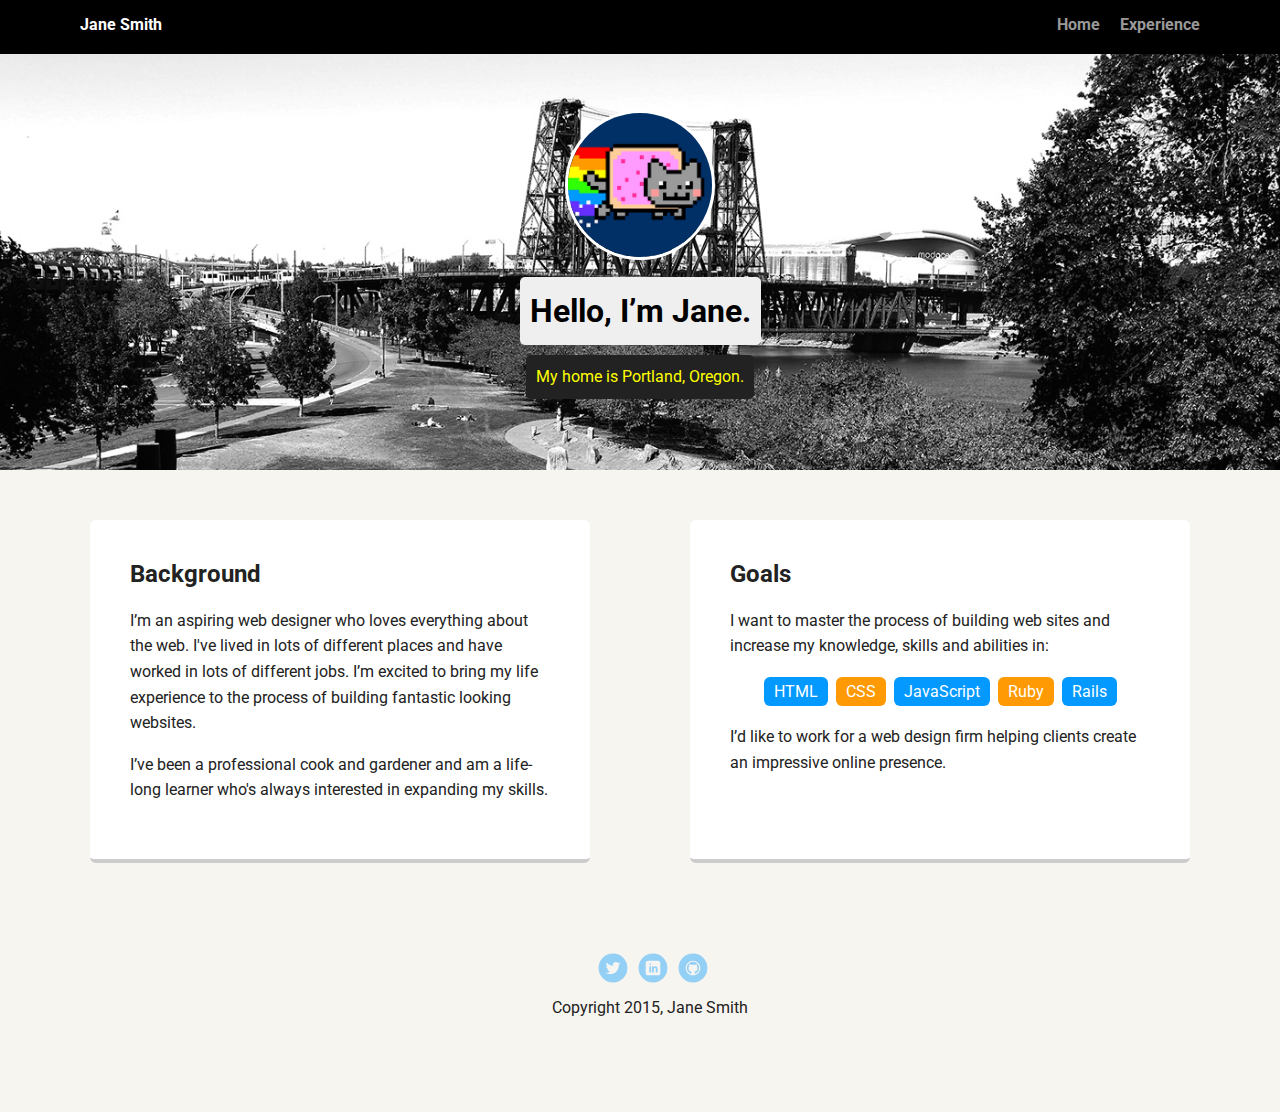
==== index.html @ ea98f2a7 "Added files from treehouse" ====
<!doctype html>
<html lang="en">
<head>
  <meta charset="utf-8">
  <title>Jane Smith's Profile</title>
  <meta name="viewport" content="width=device-width, initial-scale=1.0">
  <link rel="stylesheet" href="styles.css">
  <link href="https://fonts.googleapis.com/css?family=Muli%7CRoboto:400,300,500,700,900" rel="stylesheet"></head>
  <body>

    <div class="main-nav">
        <ul class="nav">
          <li class="name">Jane Smith</li>
          <li><a href="#">Home</a></li>
          <li><a href="#">Experience</a></li>
        </ul>
    </div>

    <header>
      <img src="images/me.png" alt="Drawing of Jane Smith" class="profile-image">
      <h1 class="tag name">Hello, I’m Jane.</h1>
      <p class="tag location">My home is Portland, Oregon.</p>
    </header>

    <main class="flex">
      <div class="card">
        <h2>Background</h2>
        <p>I’m an aspiring web designer who loves everything about the web. I've lived in lots of different places and have worked in lots of different jobs. I’m excited to bring my life experience to the process of building fantastic looking websites.</p>
        <p>I’ve been a professional cook and gardener and am a life-long learner who's always interested in expanding my skills.</p>
      </div> 

      <div class="card">
        <h2>Goals</h2>
        <p>I want to master the process of building web sites and increase my knowledge, skills and abilities in:</p>
        <ul class="skills">
          <li>HTML</li>
          <li>CSS</li>
          <li>JavaScript</li>
          <li>Ruby</li>
          <li>Rails</li>
        </ul>
        <p>I’d like to work for a web design firm helping clients create an impressive online presence.</p>
      </div> 

    </main>
    <footer>
      <ul>
        <li><a href="#" class="social twitter">Twitter</a></li>
        <li><a href="#" class="social linkedin">LinkedIn</a></li>
        <li><a href="#" class="social github">Github</a></li>
      </ul>
      <p class="copyright">Copyright 2015, Jane Smith</p>
    </footer>
  </body>
  </html>
---- styles.css ----
/* Global Layout Set-up */
* { 
  box-sizing: border-box;
}
  
body {
  margin: 0;
  padding: 0;
  text-align: center;
  font-family: 'Roboto', sans-serif;
  color: #222;
  background: #f7f5f0;
}
/* Link Styles */

a {
  text-decoration: none;
  color: #999;
}
a:hover {
  color: #6633ff;
}

/* Section Styles */

.main-nav {
  width: 100%;
  background: black;
  min-height: 30px;
  padding: 10px;
  position: fixed;
  text-align: center;
}
.nav {
  display: flex;
  justify-content: space-around;
  font-weight: 700;
  list-style-type: none;
  margin: 0 auto;
  padding: 0;
}

.nav .name {
    display: block;
    margin-right: auto;
    color: white;
}
.nav li {
  padding: 5px 10px 10px 10px;
}
.nav a {
  transition: all .5s;
}
.nav a:hover {
  color: white
}

header {
  text-align: center;
  background: url('images/portland.jpg') no-repeat top center ;
  background-size: cover;
  overflow: hidden;
  padding-top: 60px;
}
header {
  line-height: 1.5;
}
header .profile-image {
  margin-top: 50px;
  width: 150px;
  height: 150px;
  border-radius: 50%;
  border: 3px solid white;
  transition: all .5s;
}
header .profile-image:hover {
  transform: scale(1.2) rotate(5deg);
}
.tag {
  background-color: #efefef;
  color: black;
  padding: 10px;
  border-radius: 5px;
  display: table;
  margin: 10px auto;
} 
.location {
  background-color: #222;
  color: yellow;
}
.card {
  margin: 30px;
  padding: 20px 40px 40px;
  max-width: 500px;
  text-align: left;
  background: #fff;
  border-bottom: 4px solid #ccc;
  border-radius: 6px;
  transition: all .5s;
}
.card:hover {
  border-color: #ff99ff;
}

ul.skills {
  padding: 0;
  text-align: center;
}

.skills li {
  border-radius: 6px;
  display: inline-block;
  background: #ff9904;
  color: white;
  padding: 5px 10px;
  margin: 2px;
}

.skills li:nth-child(odd) {
  background: #0399ff;
}

footer {
  width: 100%;
  min-height: 30px;
  padding: 20px 0 40px 20px;
}

footer .copyright {
  top: -8px;
  font-size: .75em;
}

footer ul {
  list-style-type: none;
  margin: 0;
  padding: 0;
}

footer ul li {
  display: inline-block;
}

a.social {
  display: inline-block;
  text-indent: -9999px;
  margin-left: 5px;
  width: 30px;
  height: 30px;
  background-size: 30px 30px;
  opacity: .4;
  transition: all .5s;
}
a.twitter {
  background-image: url(images/twitter.svg);
}
a.linkedin {
  background-image: url(images/linkedin.svg);
}
a.github {
  background-image: url(images/github.svg);
}
a.social:hover {
  opacity: 1;
}
.clearfix {
  clear: both;
}

/* Styles for larger screens */
@media screen and (min-width: 720px) {
  
  .flex {
      display: -ms-flexbox;      /* TWEENER - IE 10 */
      display: flex; 
      max-width: 1200px;
      -ms-flex-pack: distribute;
      justify-content: space-around;
      margin: 0 auto;
  }

  header {
    min-height: 470px;
  }

  .nav {
    max-width: 1200px;
    padding: 0 30px;
  }


  main {
    padding-top: 20px;
  }

  main p {
    line-height: 1.6em;
  }

  footer {
    font-size: 1.3em;
    max-width: 1200px;
    margin: 40px auto;
  }

}
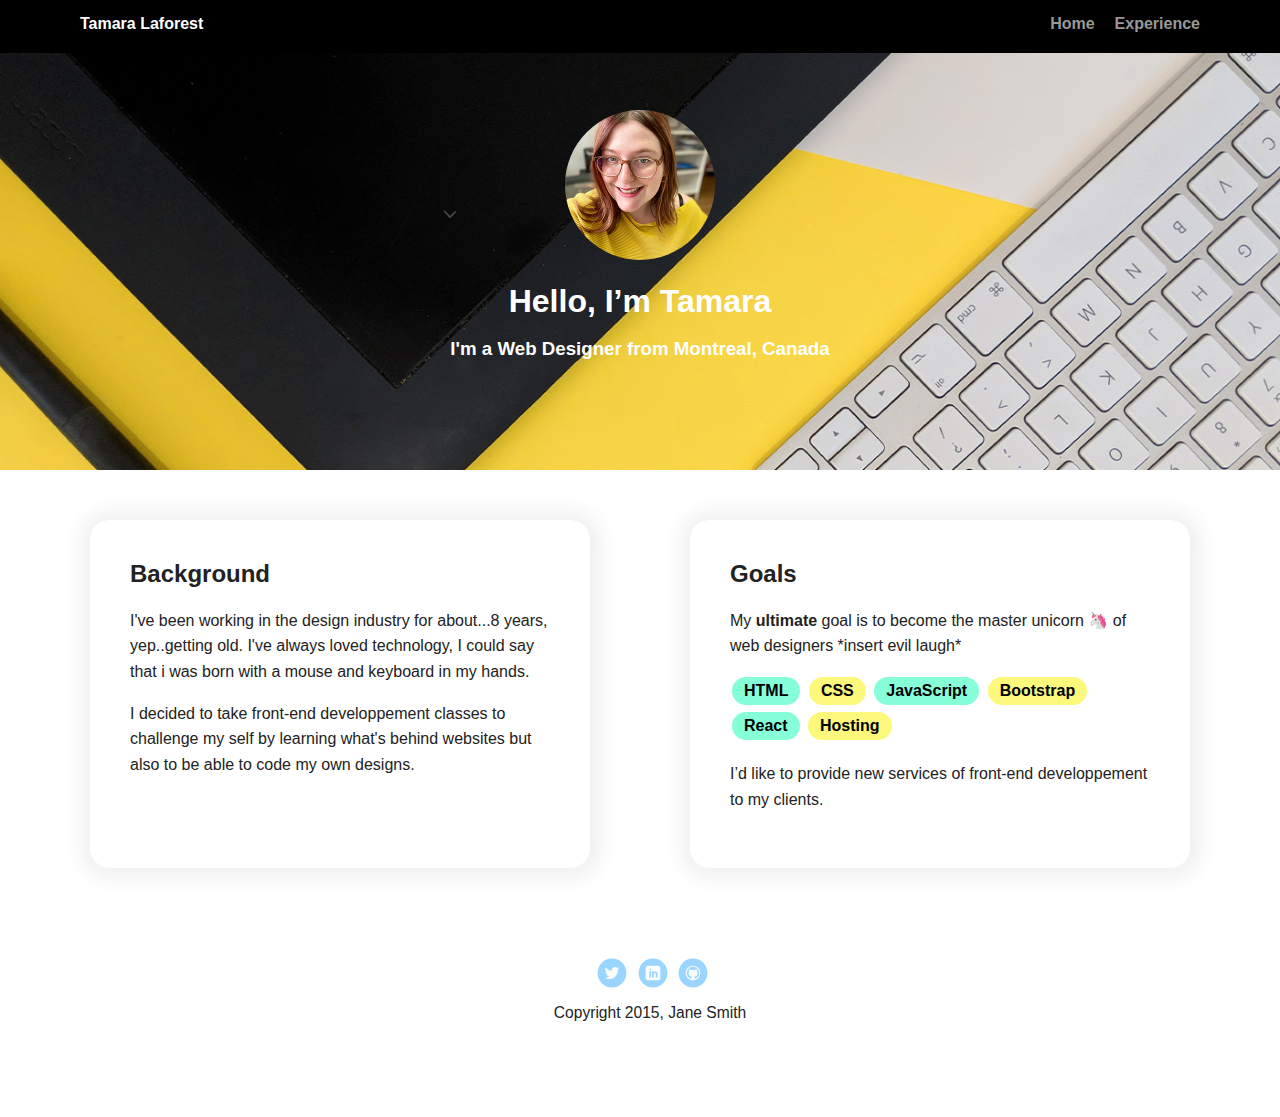
==== commit 76aac776: "First batch of customization" ====
--- a/index.html
+++ b/index.html
@@ -2,7 +2,7 @@
 <html lang="en">
 <head>
   <meta charset="utf-8">
-  <title>Jane Smith's Profile</title>
+  <title>Tamara Laforest Profile</title>
   <meta name="viewport" content="width=device-width, initial-scale=1.0">
   <link rel="stylesheet" href="styles.css">
   <link href="https://fonts.googleapis.com/css?family=Muli%7CRoboto:400,300,500,700,900" rel="stylesheet"></head>
@@ -10,36 +10,37 @@
 
     <div class="main-nav">
         <ul class="nav">
-          <li class="name">Jane Smith</li>
+          <li class="name">Tamara Laforest</li>
           <li><a href="#">Home</a></li>
           <li><a href="#">Experience</a></li>
         </ul>
     </div>
 
     <header>
-      <img src="images/me.png" alt="Drawing of Jane Smith" class="profile-image">
-      <h1 class="tag name">Hello, I’m Jane.</h1>
-      <p class="tag location">My home is Portland, Oregon.</p>
+      <img src="images/img_profile.jpg" alt="Selfie of Tamara" class="profile-image">
+      <h1 class="tag name">Hello, I’m Tamara</h1>
+      <h3 class="tag location">I'm a Web Designer from Montreal, Canada</h3>
     </header>
 
     <main class="flex">
       <div class="card">
         <h2>Background</h2>
-        <p>I’m an aspiring web designer who loves everything about the web. I've lived in lots of different places and have worked in lots of different jobs. I’m excited to bring my life experience to the process of building fantastic looking websites.</p>
-        <p>I’ve been a professional cook and gardener and am a life-long learner who's always interested in expanding my skills.</p>
+        <p>I've been working in the design industry for about...8 years, yep..getting old. I've always loved technology, I could say that i was born with a mouse and keyboard in my hands.</p>
+        <p>I decided to take front-end developpement classes to challenge my self by learning what's behind websites but also to be able to code my own designs.</p>
       </div> 
 
       <div class="card">
         <h2>Goals</h2>
-        <p>I want to master the process of building web sites and increase my knowledge, skills and abilities in:</p>
+        <p>My <strong>ultimate</strong> goal is to become the master unicorn &#x1f984; of web designers *insert evil laugh*</p>
         <ul class="skills">
           <li>HTML</li>
           <li>CSS</li>
           <li>JavaScript</li>
-          <li>Ruby</li>
-          <li>Rails</li>
+          <li>Bootstrap</li>
+          <li>React</li>
+          <li>Hosting</li>
         </ul>
-        <p>I’d like to work for a web design firm helping clients create an impressive online presence.</p>
+        <p>I’d like to provide new services of front-end developpement to my clients.</p>
       </div> 
 
     </main>
--- a/styles.css
+++ b/styles.css
@@ -7,9 +7,9 @@
   margin: 0;
   padding: 0;
   text-align: center;
-  font-family: 'Roboto', sans-serif;
+  font-family: 'Poppins', sans-serif;
   color: #222;
-  background: #f7f5f0;
+  background:white;
 }
 /* Link Styles */
 
@@ -57,10 +57,12 @@
 
 header {
   text-align: center;
-  background: url('images/portland.jpg') no-repeat top center ;
+  background: url('images/bg_header.jpg') no-repeat top center ;
   background-size: cover;
   overflow: hidden;
   padding-top: 60px;
+  padding-bottom: 60px;
+  
 }
 header {
   line-height: 1.5;
@@ -70,23 +72,19 @@
   width: 150px;
   height: 150px;
   border-radius: 50%;
-  border: 3px solid white;
   transition: all .5s;
 }
 header .profile-image:hover {
   transform: scale(1.2) rotate(5deg);
 }
 .tag {
-  background-color: #efefef;
-  color: black;
-  padding: 10px;
+  color: white;
   border-radius: 5px;
   display: table;
   margin: 10px auto;
 } 
 .location {
-  background-color: #222;
-  color: yellow;
+  color: white;
 }
 .card {
   margin: 30px;
@@ -94,30 +92,34 @@
   max-width: 500px;
   text-align: left;
   background: #fff;
-  border-bottom: 4px solid #ccc;
-  border-radius: 6px;
-  transition: all .5s;
+  transition: all .5s;
+  box-shadow: 1px 1px 20px 10px #f0f0f0;
+  border-radius: 20px;
+  transition: transform 0.5s; /* Animation */
+
 }
 .card:hover {
-  border-color: #ff99ff;
+  transform: scale(1.1);
 }
 
 ul.skills {
   padding: 0;
-  text-align: center;
+  text-align: left;
 }
 
 .skills li {
-  border-radius: 6px;
+  border-radius: 100px;
   display: inline-block;
-  background: #ff9904;
-  color: white;
-  padding: 5px 10px;
+  background: #fcf87b;
+  color: black;
+  padding: 5px 12px;
   margin: 2px;
+  font-weight: 700;
+  margin-bottom: 5px;
 }
 
 .skills li:nth-child(odd) {
-  background: #0399ff;
+  background: #86ffd9;
 }
 
 footer {
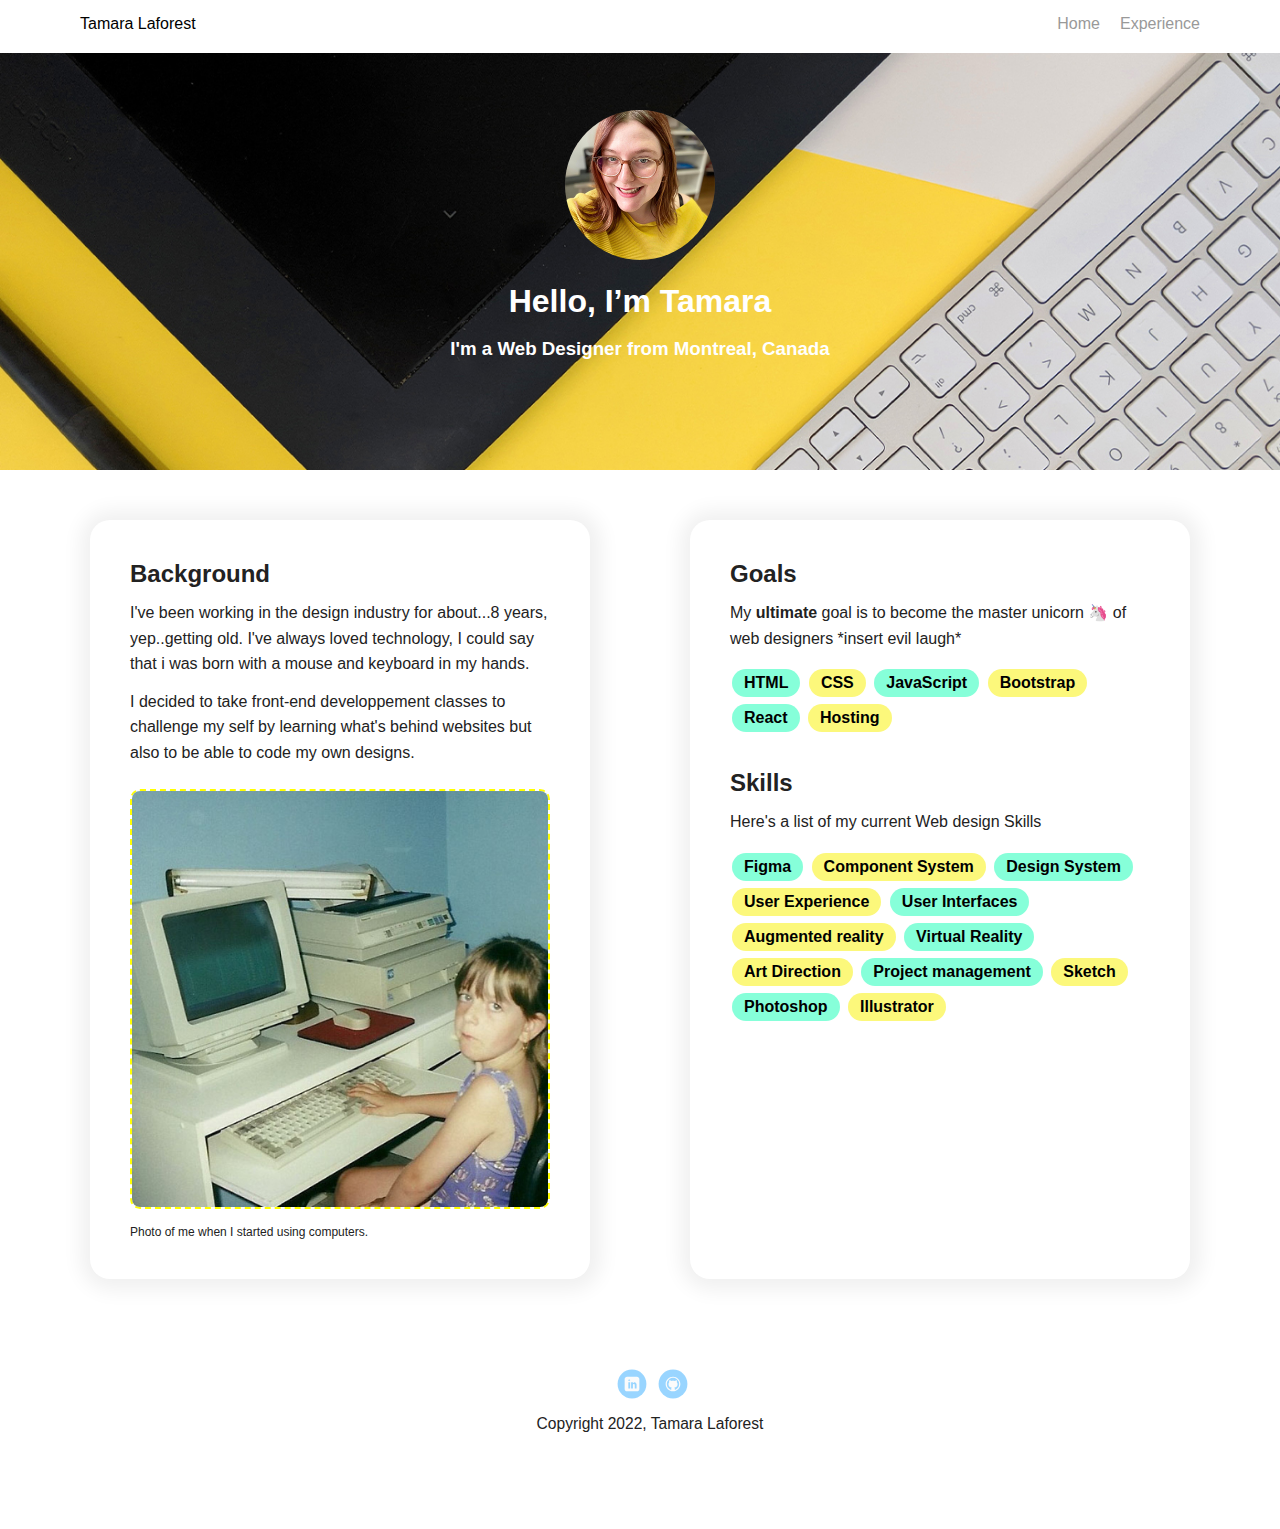
==== commit 18bd81a6: "Final version" ====
--- a/index.html
+++ b/index.html
@@ -11,8 +11,8 @@
     <div class="main-nav">
         <ul class="nav">
           <li class="name">Tamara Laforest</li>
-          <li><a href="#">Home</a></li>
-          <li><a href="#">Experience</a></li>
+          <li><a href="index.html">Home</a></li>
+          <li><a href="experience.html">Experience</a></li>
         </ul>
     </div>
 
@@ -27,30 +27,52 @@
         <h2>Background</h2>
         <p>I've been working in the design industry for about...8 years, yep..getting old. I've always loved technology, I could say that i was born with a mouse and keyboard in my hands.</p>
         <p>I decided to take front-end developpement classes to challenge my self by learning what's behind websites but also to be able to code my own designs.</p>
+        <figure>
+          <img src="images/img_young_tammy.jpg" alt="Younger Tammy on computer" class="content-photo">
+          <figcaption>Photo of me when I started using computers.</figcaption>
+        </figure>
       </div> 
 
       <div class="card">
-        <h2>Goals</h2>
-        <p>My <strong>ultimate</strong> goal is to become the master unicorn &#x1f984; of web designers *insert evil laugh*</p>
-        <ul class="skills">
-          <li>HTML</li>
-          <li>CSS</li>
-          <li>JavaScript</li>
-          <li>Bootstrap</li>
-          <li>React</li>
-          <li>Hosting</li>
-        </ul>
-        <p>I’d like to provide new services of front-end developpement to my clients.</p>
+        <section class="informations">
+          <h2>Goals</h2>
+          <p>My <strong>ultimate</strong> goal is to become the master unicorn &#x1f984; of web designers *insert evil laugh*</p>
+          <ul class="skills">
+            <li>HTML</li>
+            <li>CSS</li>
+            <li>JavaScript</li>
+            <li>Bootstrap</li>
+            <li>React</li>
+            <li>Hosting</li>
+          </ul>
+        </section>
+        <section class="informations">
+            <h2>Skills</h2>
+            <p>Here's a list of my current Web design Skills</p>
+            <ul class="skills">
+              <li>Figma</li>
+              <li>Component System</li>
+              <li>Design System</li>
+              <li>User Experience</li>
+              <li>User Interfaces</li>
+              <li>Augmented reality</li>
+              <li>Virtual Reality</li>
+              <li>Art Direction</li>
+              <li>Project management</li>
+              <li>Sketch</li>
+              <li>Photoshop</li>
+              <li>Illustrator</li>
+              </ul>
+        </section>
       </div> 
 
     </main>
     <footer>
       <ul>
-        <li><a href="#" class="social twitter">Twitter</a></li>
-        <li><a href="#" class="social linkedin">LinkedIn</a></li>
-        <li><a href="#" class="social github">Github</a></li>
+        <li><a href="https://www.linkedin.com/in/tamara-laforest-60389050/" target="_blank" class="social linkedin">LinkedIn</a></li>
+        <li><a href="https://github.com/Tami-agency" target="_blank" class="social github">Github</a></li>
       </ul>
-      <p class="copyright">Copyright 2015, Jane Smith</p>
+      <p class="copyright">Copyright 2022, Tamara Laforest</p>
     </footer>
   </body>
   </html>
--- a/styles.css
+++ b/styles.css
@@ -11,6 +11,7 @@
   color: #222;
   background:white;
 }
+
 /* Link Styles */
 
 a {
@@ -23,9 +24,25 @@
 
 /* Section Styles */
 
+.card figure{
+  margin: 0px;
+}
+
+.card figcaption{
+  font-size: 12px;
+}
+
+.card h2{
+  margin-bottom: 5px;
+}
+
+.card p{
+  margin: 12px 0px 12px 0px;
+}
+
 .main-nav {
   width: 100%;
-  background: black;
+  background: white;
   min-height: 30px;
   padding: 10px;
   position: fixed;
@@ -34,7 +51,7 @@
 .nav {
   display: flex;
   justify-content: space-around;
-  font-weight: 700;
+  font-weight: 500;
   list-style-type: none;
   margin: 0 auto;
   padding: 0;
@@ -43,7 +60,7 @@
 .nav .name {
     display: block;
     margin-right: auto;
-    color: white;
+    color: black;
 }
 .nav li {
   padding: 5px 10px 10px 10px;
@@ -52,7 +69,7 @@
   transition: all .5s;
 }
 .nav a:hover {
-  color: white
+  color: orange;
 }
 
 header {
@@ -62,8 +79,25 @@
   overflow: hidden;
   padding-top: 60px;
   padding-bottom: 60px;
-  
-}
+}
+
+
+.small-header{
+  text-align: center;
+  min-height: 300px;
+  max-height: 450px;
+  display: table;
+  width: 100%;
+
+}
+
+header .page-title{
+  color: white;
+  margin: 10px auto;
+  display: table-cell;
+  vertical-align: middle;
+}
+
 header {
   line-height: 1.5;
 }
@@ -102,6 +136,18 @@
   transform: scale(1.1);
 }
 
+img.content-photo {
+  max-width: 100%;
+  border-radius: 10px;
+  margin: 12px 0px 12px 0px;
+  border: 2px dashed yellow;
+}
+
+.informations {
+  margin-bottom: 32px;
+
+}
+
 ul.skills {
   padding: 0;
   text-align: left;
@@ -120,6 +166,32 @@
 
 .skills li:nth-child(odd) {
   background: #86ffd9;
+}
+
+.timeline{
+  list-style: none;
+  padding: 0px;
+  display: inline-block;
+}
+.timeline li{
+  color: black;
+  text-align: center;
+  padding: 15px 0px 15px 0px;
+}
+
+.timeline h3{
+  margin: 0px;
+}
+
+.timeline p{
+  margin: 0px;
+}
+
+
+.job-icon{
+  height: 50px;
+  width: 50px;
+  align-items: center;
 }
 
 footer {
